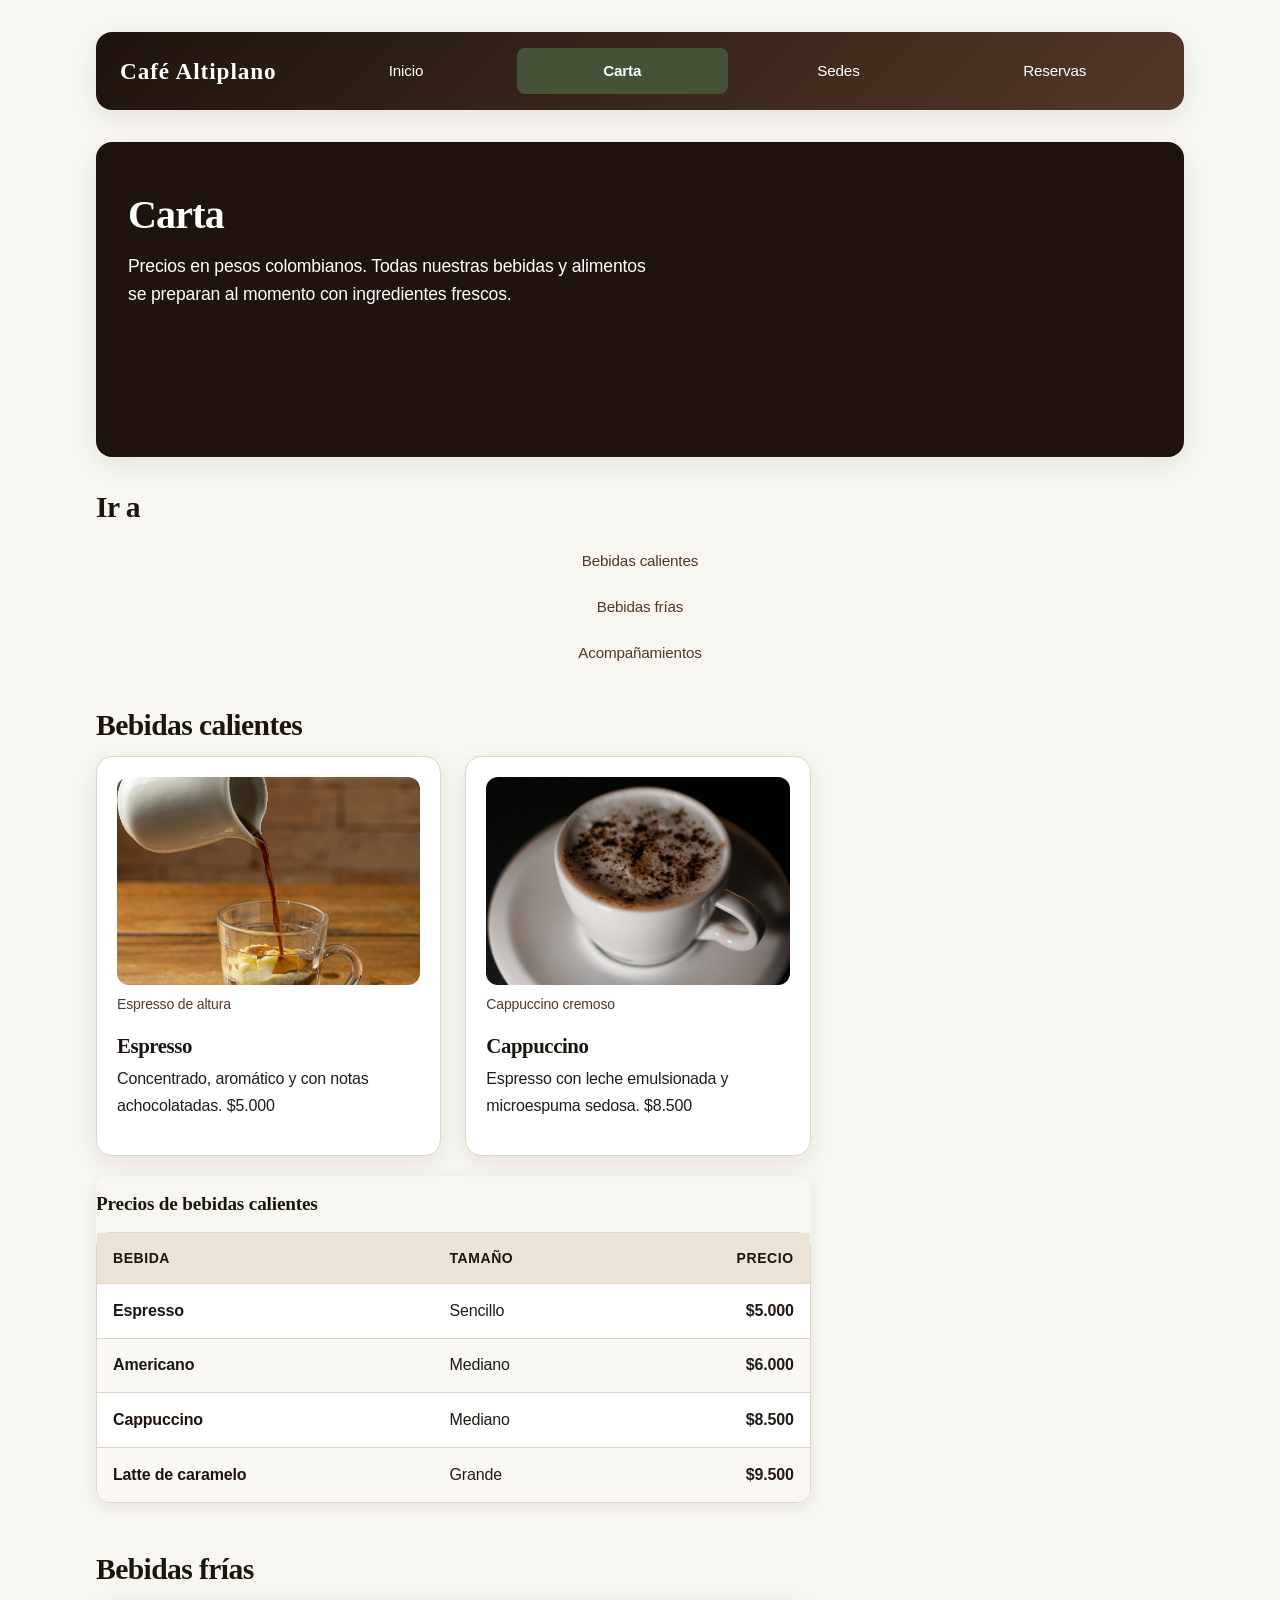
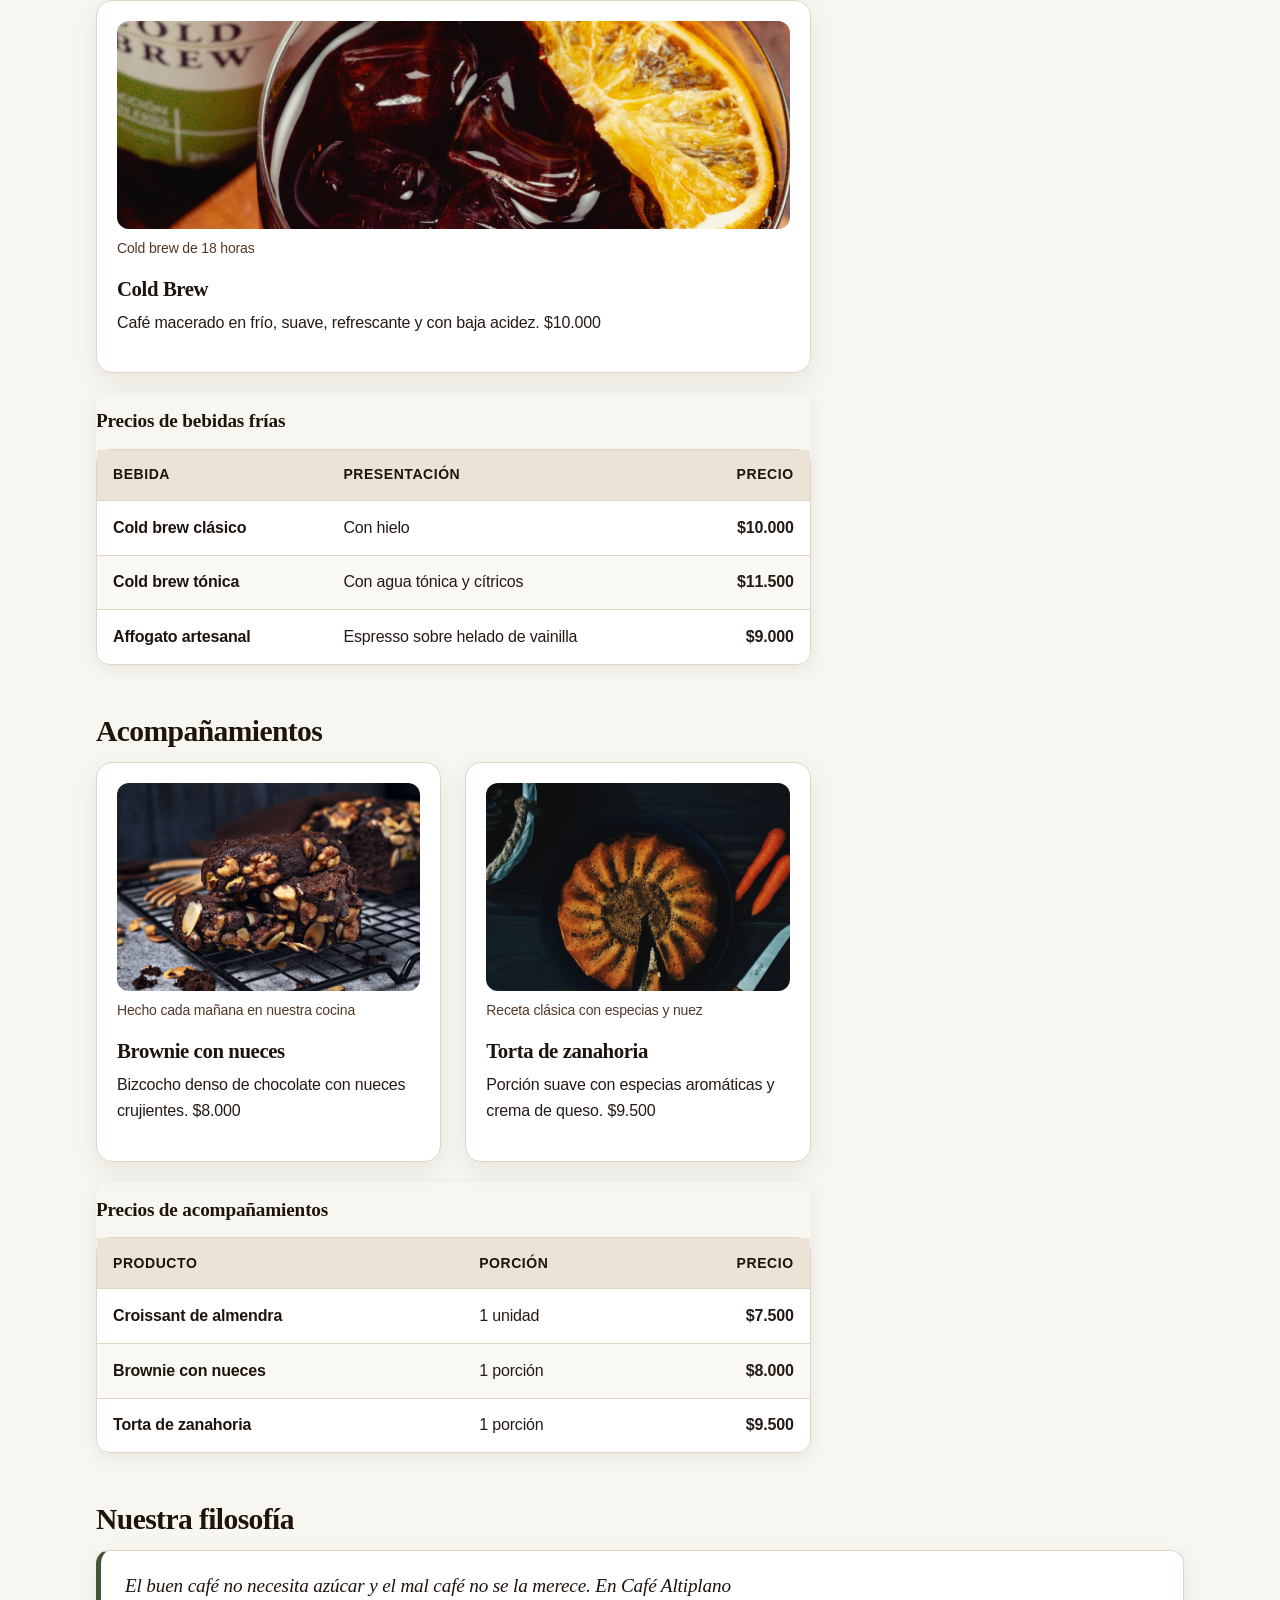
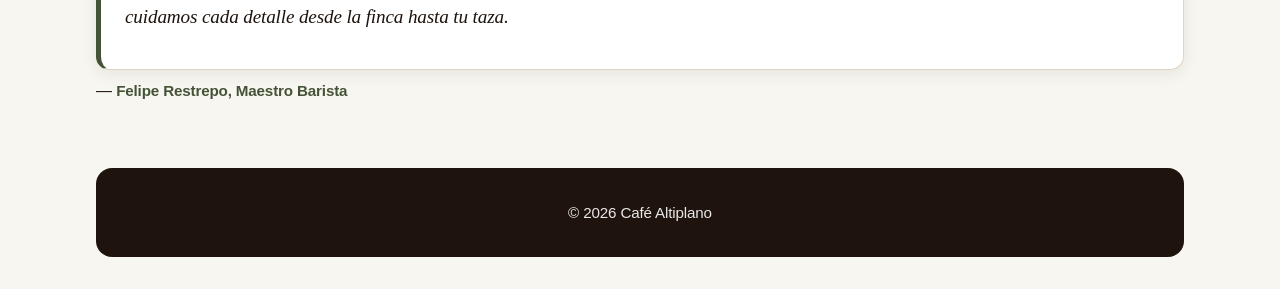
==== carta.html @ fad657e7 "Modificaciones de la pagina" ====
<!DOCTYPE html>
<html lang="es">
<head>
  <meta charset="UTF-8">
  <meta name="viewport" content="width=device-width, initial-scale=1.0">
  <title>Café Altiplano | Carta</title>

  <!-- Hojas de estilo ordenadas por tema -->
  <link rel="stylesheet" href="css/base.css">
  <link rel="stylesheet" href="css/tipografia.css">
  <link rel="stylesheet" href="css/cajas.css">
  <link rel="stylesheet" href="css/componentes.css">
  <link rel="stylesheet" href="css/layout.css">
</head>
<body>

  <!-- ===== CABECERA Y MENÚ ===== -->
  <header>
    <a href="index.html" class="logo">Café Altiplano</a>
    <nav>
      <ul>
        <li><a href="index.html">Inicio</a></li>
        <li><a href="carta.html" aria-current="page">Carta</a></li>
        <li><a href="sedes.html">Sedes</a></li>
        <li><a href="reservas.html">Reservas</a></li>
      </ul>
    </nav>
  </header>

  <!-- ===== CONTENIDO PRINCIPAL ===== -->
  <main>

    <!-- ----- Portada ----- -->
    <section class="portada">
      <h1>Carta</h1>
      <p>Precios en pesos colombianos. Todas nuestras bebidas y alimentos se preparan al momento con ingredientes frescos.</p>
    </section>

    <!-- ----- Índice con anclas internas ----- -->
    <nav class="bloque bloque--completo">
      <h2>Ir a</h2>
      <ul>
        <li><a href="#calientes">Bebidas calientes</a></li>
        <li><a href="#frias">Bebidas frías</a></li>
        <li><a href="#acompanamientos">Acompañamientos</a></li>
      </ul>
    </nav>

    <!-- ----- Bebidas calientes ----- -->
    <section id="calientes" class="bloque bloque--ancho">
      <h2>Bebidas calientes</h2>

      <div class="galeria">
        <article class="tarjeta">
          <figure>
            <img src="imagenes/espresso.jpg" alt="Taza de espresso recién servido">
            <figcaption>Espresso de altura</figcaption>
          </figure>
          <h3>Espresso</h3>
          <p>Concentrado, aromático y con notas achocolatadas. $5.000</p>
        </article>

        <article class="tarjeta">
          <figure>
            <img src="imagenes/cappuccino.jpg" alt="Cappuccino con arte en la espuma de leche">
            <figcaption>Cappuccino cremoso</figcaption>
          </figure>
          <h3>Cappuccino</h3>
          <p>Espresso con leche emulsionada y microespuma sedosa. $8.500</p>
        </article>
      </div>

      <div class="tabla-contenedor">
        <table class="tabla tabla--precios">
          <caption>Precios de bebidas calientes</caption>
          <thead>
            <tr>
              <th scope="col">Bebida</th>
              <th scope="col">Tamaño</th>
              <th scope="col">Precio</th>
            </tr>
          </thead>
          <tbody>
            <tr>
              <th scope="row">Espresso</th>
              <td>Sencillo</td>
              <td>$5.000</td>
            </tr>
            <tr>
              <th scope="row">Americano</th>
              <td>Mediano</td>
              <td>$6.000</td>
            </tr>
            <tr>
              <th scope="row">Cappuccino</th>
              <td>Mediano</td>
              <td>$8.500</td>
            </tr>
            <tr>
              <th scope="row">Latte de caramelo</th>
              <td>Grande</td>
              <td>$9.500</td>
            </tr>
          </tbody>
        </table>
      </div>
    </section>

    <!-- ----- Bebidas frías ----- -->
    <section id="frias" class="bloque bloque--ancho">
      <h2>Bebidas frías</h2>

      <div class="galeria">
        <article class="tarjeta">
          <figure>
            <img src="imagenes/cold-brew.jpg" alt="Vaso de cold brew con cubos de hielo">
            <figcaption>Cold brew de 18 horas</figcaption>
          </figure>
          <h3>Cold Brew</h3>
          <p>Café macerado en frío, suave, refrescante y con baja acidez. $10.000</p>
        </article>
      </div>

      <div class="tabla-contenedor">
        <table class="tabla tabla--precios">
          <caption>Precios de bebidas frías</caption>
          <thead>
            <tr>
              <th scope="col">Bebida</th>
              <th scope="col">Presentación</th>
              <th scope="col">Precio</th>
            </tr>
          </thead>
          <tbody>
            <tr>
              <th scope="row">Cold brew clásico</th>
              <td>Con hielo</td>
              <td>$10.000</td>
            </tr>
            <tr>
              <th scope="row">Cold brew tónica</th>
              <td>Con agua tónica y cítricos</td>
              <td>$11.500</td>
            </tr>
            <tr>
              <th scope="row">Affogato artesanal</th>
              <td>Espresso sobre helado de vainilla</td>
              <td>$9.000</td>
            </tr>
          </tbody>
        </table>
      </div>
    </section>

    <!-- ----- Acompañamientos y panadería ----- -->
    <section id="acompanamientos" class="bloque bloque--ancho">
      <h2>Acompañamientos</h2>

      <div class="galeria">
        <article class="tarjeta">
          <figure>
            <img src="imagenes/Brownie con nuecesjpg.jpg" alt="Brownie de chocolate con nueces sobre un plato">
            <figcaption>Hecho cada mañana en nuestra cocina</figcaption>
          </figure>
          <h3>Brownie con nueces</h3>
          <p>Bizcocho denso de chocolate con nueces crujientes. $8.000</p>
        </article>

        <article class="tarjeta">
          <figure>
            <img src="imagenes/Torta de Zanahoria.jpg" alt="Porción de torta de zanahoria con cobertura de crema">
            <figcaption>Receta clásica con especias y nuez</figcaption>
          </figure>
          <h3>Torta de zanahoria</h3>
          <p>Porción suave con especias aromáticas y crema de queso. $9.500</p>
        </article>
      </div>

      <div class="tabla-contenedor">
        <table class="tabla tabla--precios">
          <caption>Precios de acompañamientos</caption>
          <thead>
            <tr>
              <th scope="col">Producto</th>
              <th scope="col">Porción</th>
              <th scope="col">Precio</th>
            </tr>
          </thead>
          <tbody>
            <tr>
              <th scope="row">Croissant de almendra</th>
              <td>1 unidad</td>
              <td>$7.500</td>
            </tr>
            <tr>
              <th scope="row">Brownie con nueces</th>
              <td>1 porción</td>
              <td>$8.000</td>
            </tr>
            <tr>
              <th scope="row">Torta de zanahoria</th>
              <td>1 porción</td>
              <td>$9.500</td>
            </tr>
          </tbody>
        </table>
      </div>
    </section>

    <!-- ----- Cita con blockquote y cite ----- -->
    <section class="bloque bloque--completo">
      <h2>Nuestra filosofía</h2>
      <blockquote class="cita">
        <p>El buen café no necesita azúcar y el mal café no se la merece. En Café Altiplano cuidamos cada detalle desde la finca hasta tu taza.</p>
      </blockquote>
      <p>— <cite>Felipe Restrepo, Maestro Barista</cite></p>
    </section>

  </main>

  <!-- ===== PIE DE PÁGINA ===== -->
  <footer>
    <p>&copy; 2026 Café Altiplano</p>
  </footer>

</body>
</html>
---- css/base.css ----
/* ===== base.css: paleta de colores, reglas generales y fondo ===== */

/* ----- Paleta moderna de cafetería de especialidad ----- */
:root {
  --color-cafe: #1e140d;           /* Espresso carbón profundo, sofisticado y moderno */
  --color-cafe-claro: #533827;     /* Tostado moca cálido */
  --color-crema: #f8f6f0;          /* Avena / crema nórdico cálido y luminoso */
  --color-beige: #ebe3d5;          /* Lino / arena suave para contrastes */
  --color-verde-oliva: #445337;    /* Verde oliva botánico de especialidad */
  --color-blanco: #ffffff;         /* Blanco puro para superficies limpias */
  --color-acento: #b66023;         /* Terracota / caramelo tostado moderno */
  --color-texto: #251a14;          /* Tono café ultra oscuro para óptima legibilidad */
  --color-borde: #e0d5c5;          /* Borde fino, limpio y sutil */
  --color-sombra: rgba(30, 20, 13, 0.08); /* Sombra difusa suave y moderna */
  --color-oscuro: #120c08;         /* Carbón oscuro para fondos inmersivos */
  --color-velo: rgba(18, 12, 8, 0.65);
  --color-sombra-texto: rgba(0, 0, 0, 0.75);
}

/* ----- Modelo de caja uniforme para todo el documento ----- */
*,
*::before,
*::after {
  box-sizing: border-box;
}

/* ----- Tamaño base relativo a la configuración del navegador ----- */
html {
  font-size: 100%;
}

/* ----- Página: centrada, con ancho máximo de lectura y fondo cálido ----- */
body {
  max-width: 72rem;
  margin: 0 auto;
  background-color: var(--color-crema);
  color: var(--color-texto);
}

/* ----- Imágenes fluidas ----- */
img {
  max-width: 100%;
  height: auto;
}

/* ----- Enlaces generales ----- */
a {
  color: var(--color-cafe-claro);
}

/* ----- Cabecera moderna con degradado sutil ----- */
header {
  background: linear-gradient(135deg, var(--color-cafe), var(--color-cafe-claro));
  color: var(--color-blanco);
  border-radius: 1rem;
  box-shadow: 0 0.5rem 1.5rem var(--color-sombra);
}

/* Los enlaces de cabecera heredan color blanco */
header a {
  color: inherit;
}

/* ----- Pie de página moderno y sobrio ----- */
footer {
  padding: 2rem 1.5rem;
  background-color: var(--color-cafe);
  color: var(--color-blanco);
  text-align: center;
  border-radius: 1rem;
  margin-top: 1rem;
}

footer p {
  margin: 0 auto;
  font-size: 0.95rem;
  opacity: 0.9;
}
---- css/tipografia.css ----
/* ===== tipografia.css: fuentes, tamaños y texto ===== */

/* ----- Texto general: tipografía moderna, limpia y altamente legible ----- */
body {
  font-family: -apple-system, BlinkMacSystemFont, "Segoe UI", Roboto, "Helvetica Neue", Arial, sans-serif;
  font-size: 1rem;
  line-height: 1.65;
  letter-spacing: -0.01em;
}

/* ----- Títulos: tipografía editorial elegante y jerarquía visual estricta ----- */
h1,
h2,
h3,
h4 {
  font-family: "Playfair Display", "Georgia", "Times New Roman", serif;
  line-height: 1.25;
  color: var(--color-cafe);
  letter-spacing: -0.02em;
}

h1 {
  font-size: 2.5rem;
  margin-top: 0;
  margin-bottom: 0.75rem;
}

h2 {
  font-size: 1.85rem;
  margin-top: 0;
  margin-bottom: 0.75rem;
}

h3 {
  font-size: 1.3rem;
  margin-top: 0;
  margin-bottom: 0.5rem;
}

h4 {
  font-size: 1.1rem;
  margin-top: 0;
  margin-bottom: 0.5rem;
}

/* ----- Párrafos: medida de lectura cómoda ----- */
p {
  max-width: 65ch;
  margin-top: 0;
  margin-bottom: 1rem;
}

/* ----- Citas editoriales ----- */
blockquote {
  font-family: "Playfair Display", "Georgia", serif;
  font-size: 1.2rem;
  font-style: italic;
  line-height: 1.6;
  margin: 0;
  color: var(--color-cafe);
}

cite {
  font-family: -apple-system, BlinkMacSystemFont, "Segoe UI", Roboto, sans-serif;
  font-weight: 600;
  color: var(--color-verde-oliva);
  font-style: normal;
  font-size: 0.95rem;
}

figcaption {
  font-size: 0.875rem;
  color: var(--color-cafe-claro);
  margin-top: 0.5rem;
  font-weight: 500;
}

/* ----- Tablas y listas de definición ----- */
caption {
  font-family: "Playfair Display", "Georgia", serif;
  font-size: 1.2rem;
  font-weight: bold;
  padding: 0.75rem 0;
  caption-side: top;
  text-align: left;
  color: var(--color-cafe);
}

th {
  font-weight: 700;
  color: var(--color-cafe);
}

dt {
  font-weight: 700;
  color: var(--color-cafe);
  margin-top: 0.5rem;
}

dd {
  margin-inline-start: 1rem;
  margin-bottom: 0.5rem;
}
---- css/cajas.css ----
/* ===== cajas.css: espacios, tarjetas y tablas ===== */

/* ----- Espaciados interiores ----- */
header {
  padding: 0.85rem 1.25rem;
}

main {
  padding: 0;
}

/* ----- Menús y listas sin viñetas ----- */
nav ul,
.tarjeta ul {
  margin: 0;
  padding: 0;
  list-style: none;
}

/* ----- Tarjetas modernas con esquinas suaves y sombra limpia ----- */
.tarjeta {
  padding: 1.25rem;
  border: 1px solid var(--color-borde);
  border-radius: 1rem;
  background-color: var(--color-blanco);
  box-shadow: 0 0.5rem 1.5rem var(--color-sombra);
}

/* ----- Figuras de imágenes ----- */
figure {
  margin: 0 0 1rem;
}

/* ----- Citas y notas modernas con acento lateral ----- */
.cita {
  padding: 1.25rem 1.5rem;
  border-left: 0.35rem solid var(--color-verde-oliva);
  background-color: var(--color-blanco);
  border-radius: 0.85rem;
  border-top: 1px solid var(--color-borde);
  border-right: 1px solid var(--color-borde);
  border-bottom: 1px solid var(--color-borde);
  box-shadow: 0 0.25rem 1rem var(--color-sombra);
  margin: 0 0 0.5rem;
}

.nota {
  padding: 1.25rem 1.5rem;
  border-left: 0.35rem solid var(--color-acento);
  background-color: var(--color-blanco);
  border-radius: 0.85rem;
  border-top: 1px solid var(--color-borde);
  border-right: 1px solid var(--color-borde);
  border-bottom: 1px solid var(--color-borde);
  box-shadow: 0 0.25rem 1rem var(--color-sombra);
}

/* ----- Tablas modernas con desplazamiento horizontal seguro ----- */
.tabla-contenedor {
  overflow-x: auto;
  margin-top: 1.25rem;
  margin-bottom: 1rem;
  border-radius: 0.85rem;
  box-shadow: 0 0.25rem 1rem var(--color-sombra);
}

.tabla {
  width: 100%;
  border-collapse: separate;
  border-spacing: 0;
  background-color: var(--color-blanco);
  border: 1px solid var(--color-borde);
  border-radius: 0.85rem;
  overflow: hidden;
}

.tabla th,
.tabla td {
  padding: 0.85rem 1rem;
  border-bottom: 1px solid var(--color-borde);
  text-align: left;
}

.tabla thead th {
  background-color: var(--color-beige);
  font-size: 0.875rem;
  text-transform: uppercase;
  letter-spacing: 0.04em;
}

.tabla tbody tr:last-child th,
.tabla tbody tr:last-child td {
  border-bottom: none;
}

/* Filas alternas sutiles */
.tabla tbody tr:nth-child(even) {
  background-color: #faf8f4;
}

/* Tablas de precios: la última columna alineada a la derecha con peso */
.tabla--precios th:last-child,
.tabla--precios td:last-child {
  text-align: right;
  font-weight: 600;
}

/* Fotos de tarjetas con proporciones modernas y corte impecable */
.tarjeta img {
  width: 100%;
  height: 13rem;
  object-fit: cover;
  border-radius: 0.75rem;
  display: block;
}
---- css/componentes.css ----
/* ===== componentes.css: menú, botones y formulario ===== */

/* ----- Enlaces del menú ----- */
nav a {
  display: block;
  padding: 0.65rem 1rem;
  text-decoration: none;
  text-align: center;
  border-radius: 0.5rem;
  font-weight: 500;
  font-size: 0.95rem;
}

nav a:hover,
nav a:focus {
  background-color: rgba(255, 255, 255, 0.15);
  color: var(--color-blanco);
}

/* La página activa luce moderna como una pestaña destacada */
nav a[aria-current="page"] {
  background-color: var(--color-verde-oliva);
  color: var(--color-blanco);
  font-weight: 600;
}

/* ----- Botones modernos en forma de píldora ----- */
.boton {
  display: inline-block;
  padding: 0.85rem 1.85rem;
  border: none;
  border-radius: 2rem;
  background-color: var(--color-acento);
  color: var(--color-blanco);
  font: inherit;
  font-weight: 600;
  font-size: 0.95rem;
  letter-spacing: 0.02em;
  text-decoration: none;
  cursor: pointer;
  text-align: center;
  box-shadow: 0 0.25rem 0.85rem rgba(182, 96, 35, 0.28);
}

.boton:hover,
.boton:focus {
  background-color: var(--color-cafe);
  color: var(--color-blanco);
  box-shadow: 0 0.25rem 0.85rem rgba(30, 20, 13, 0.35);
}

/* ----- Formulario moderno ----- */
form fieldset {
  padding: 1.5rem;
  border: 1px solid var(--color-borde);
  border-radius: 1rem;
  background-color: var(--color-blanco);
  box-shadow: 0 0.25rem 1rem var(--color-sombra);
}

legend {
  padding: 0 0.75rem;
  color: var(--color-cafe);
  font-family: "Playfair Display", "Georgia", serif;
  font-size: 1.2rem;
  font-weight: bold;
}

form label {
  font-weight: 600;
  font-size: 0.9rem;
  color: var(--color-texto);
}

/* Separación ordenada para etiquetas del formulario */
form label:not([for^="zona-"]):not([for="confirmacion"]) {
  display: block;
  margin-top: 0.85rem;
  margin-bottom: 0.35rem;
}

/* Campos de texto, fecha, hora, número y textarea */
:is(input, select, textarea):not([type="radio"], [type="checkbox"]) {
  display: block;
  width: 100%;
  padding: 0.75rem 1rem;
  border: 1px solid var(--color-borde);
  border-radius: 0.5rem;
  background-color: #fbf9f5;
  font: inherit;
  font-size: 0.95rem;
  color: var(--color-texto);
}

textarea {
  resize: vertical;
}

:is(input, select, textarea):hover {
  border-color: var(--color-acento);
}

/* ----- Controles nativos (radio y checkbox) con acento verde oliva ----- */
input[type="radio"],
input[type="checkbox"] {
  accent-color: var(--color-verde-oliva);
  cursor: pointer;
}

label[for^="zona-"],
label[for="confirmacion"] {
  cursor: pointer;
}

/* ----- Foco visible y accesible ----- */
:is(a, button, input, select, textarea):focus {
  outline: 0.1875rem solid var(--color-verde-oliva);
  outline-offset: 0.125rem;
}
---- css/layout.css ----
/* ===== layout.css: maqueta con Grid (primero el teléfono) ===== */

/* ----- Teléfono: una columna con espaciado amplio y moderno ----- */
body {
  display: grid;
  grid-template-columns: 1fr;
  gap: 1.75rem;
  padding: 1rem;
}

/* main no crea caja propia: sus bloques entran directo a la grid del body */
main {
  display: contents;
}

/* Cabecera, portada y pie ocupan todo el ancho en cualquier tamaño */
header,
footer,
.portada,
.bloque--completo {
  grid-column: 1 / -1;
}

/* Evita que una tabla o imagen ensanche la columna y cree desplazamiento horizontal */
header,
footer,
main > *,
.bloque {
  min-width: 0;
}

/* ----- Logotipo textual moderno en cabecera ----- */
.logo {
  display: block;
  font-family: "Playfair Display", Georgia, serif;
  font-size: 1.45rem;
  font-weight: 700;
  letter-spacing: 0.04em;
  text-decoration: none;
  text-align: center;
  padding: 0.5rem 0;
  color: var(--color-blanco);
}

/* ----- Portadas modernas con esquinas redondeadas ----- */
.portada {
  min-height: 35vh;
  padding: 3rem 2rem;
  background-color: var(--color-cafe);
  color: var(--color-blanco);
  border-radius: 1rem;
  box-shadow: 0 0.5rem 1.5rem var(--color-sombra);
}

.portada h1 {
  color: inherit;
}

.portada p {
  max-width: 55ch;
  font-size: 1.1rem;
  line-height: 1.6;
}

/* Portada de la página de inicio: foto de fondo inmersiva */
.portada--inicio {
  min-height: 85vh;
  padding: 4rem 2rem;
  background-color: var(--color-oscuro);
  background-image:
    linear-gradient(to right, var(--color-velo) 0%, transparent 60%),
    url("../imagenes/fondo.jpg");
  background-size: cover;
  background-position: center 85%;
  background-repeat: no-repeat;
  text-shadow: 0 2px 8px var(--color-sombra-texto);
}

/* ----- Menú: enlaces organizados con CSS Grid ----- */
header nav ul {
  display: grid;
  grid-template-columns: repeat(auto-fit, minmax(6rem, 1fr));
  gap: 0.35rem;
}

/* ----- Galería de tarjetas: adaptable con Grid ----- */
.galeria {
  display: grid;
  grid-template-columns: repeat(auto-fit, minmax(14.5rem, 1fr));
  gap: 1.5rem;
}

/* ----- Formulario con separación limpia ----- */
form {
  display: grid;
  gap: 1.25rem;
}

/* ----- Tableta: desde 600 px, dos columnas ----- */
@media (min-width: 600px) {
  body {
    grid-template-columns: repeat(2, 1fr);
    padding: 1.5rem;
  }

  header {
    display: grid;
    grid-template-columns: auto 1fr;
    align-items: center;
    gap: 1.5rem;
    padding: 1rem 1.5rem;
  }

  .logo {
    text-align: left;
    padding: 0;
  }

  /* Un bloque que ocupa dos columnas */
  .bloque--ancho {
    grid-column: span 2;
  }
}

/* ----- Computador: desde 900 px, tres columnas ----- */
@media (min-width: 900px) {
  body {
    grid-template-columns: repeat(3, 1fr);
    gap: 2rem;
    padding: 2rem;
  }

  .bloque--ancho {
    grid-column: span 2;
  }
}
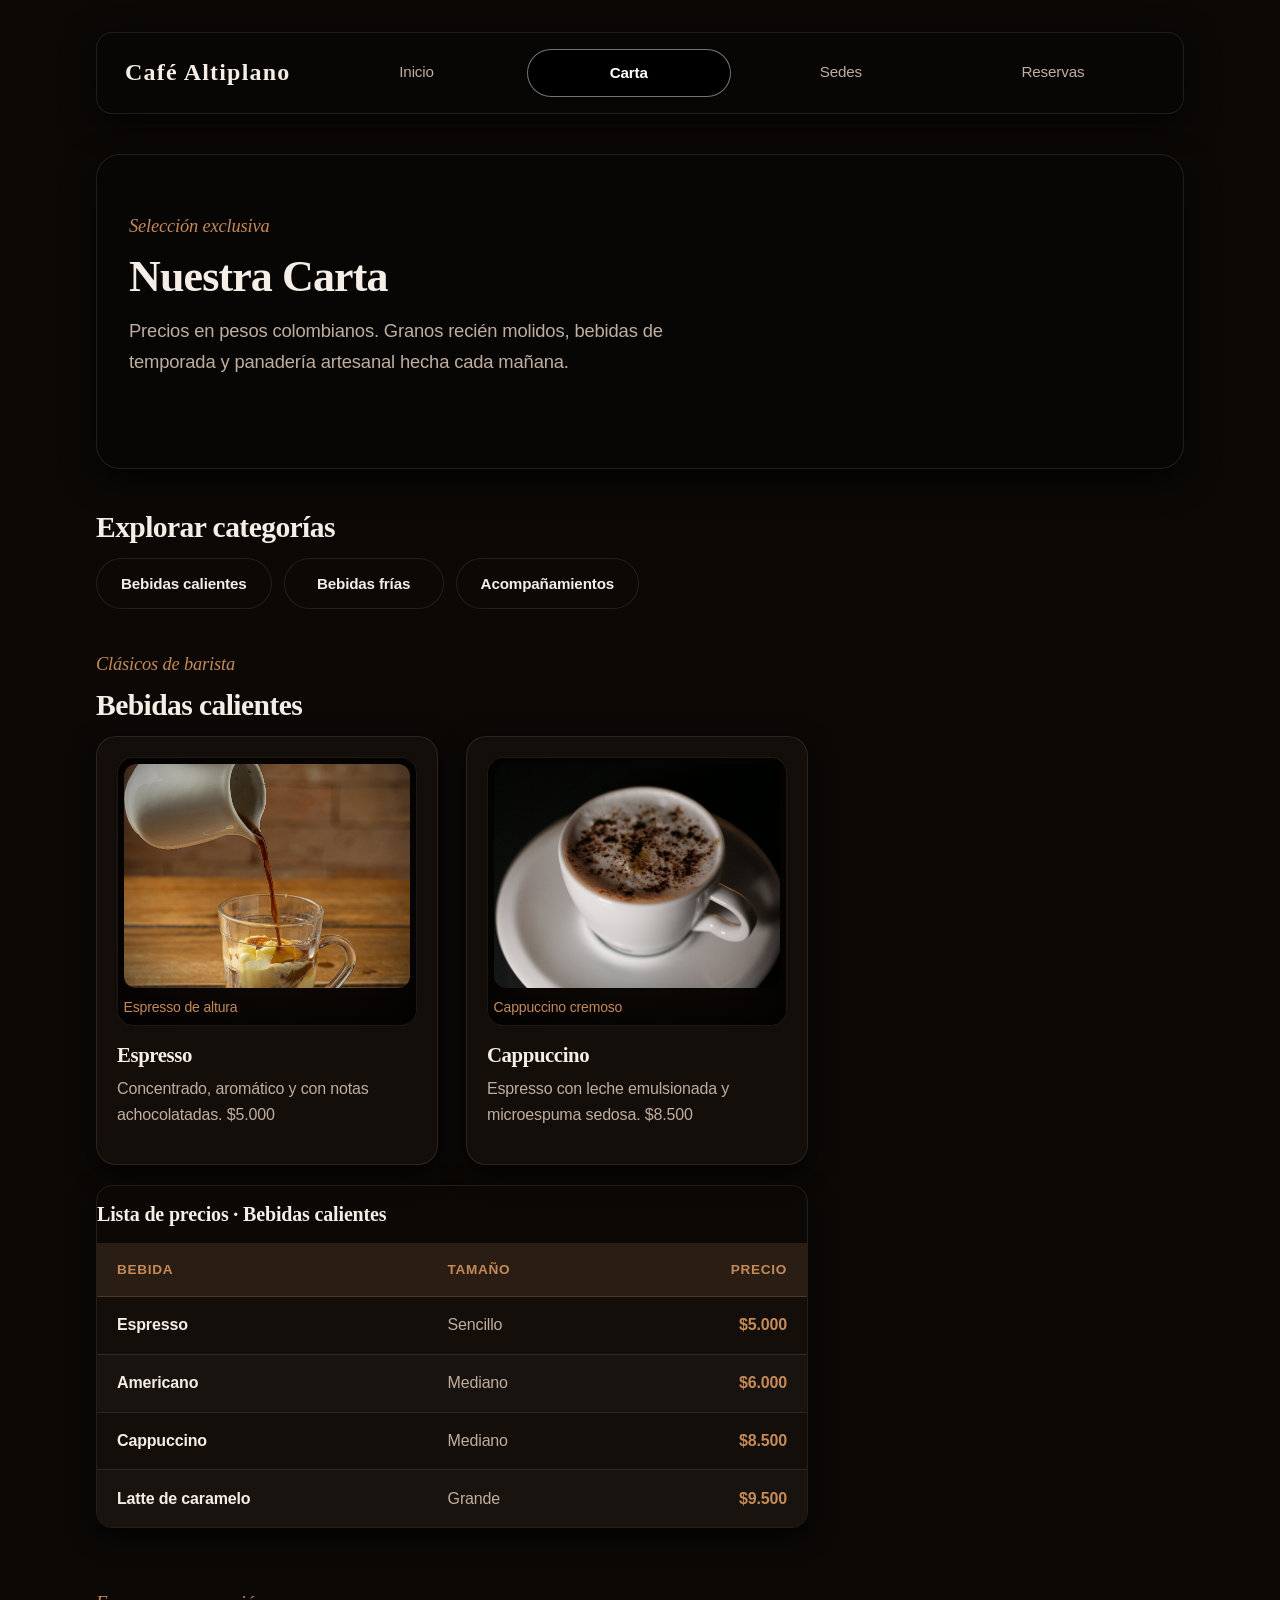
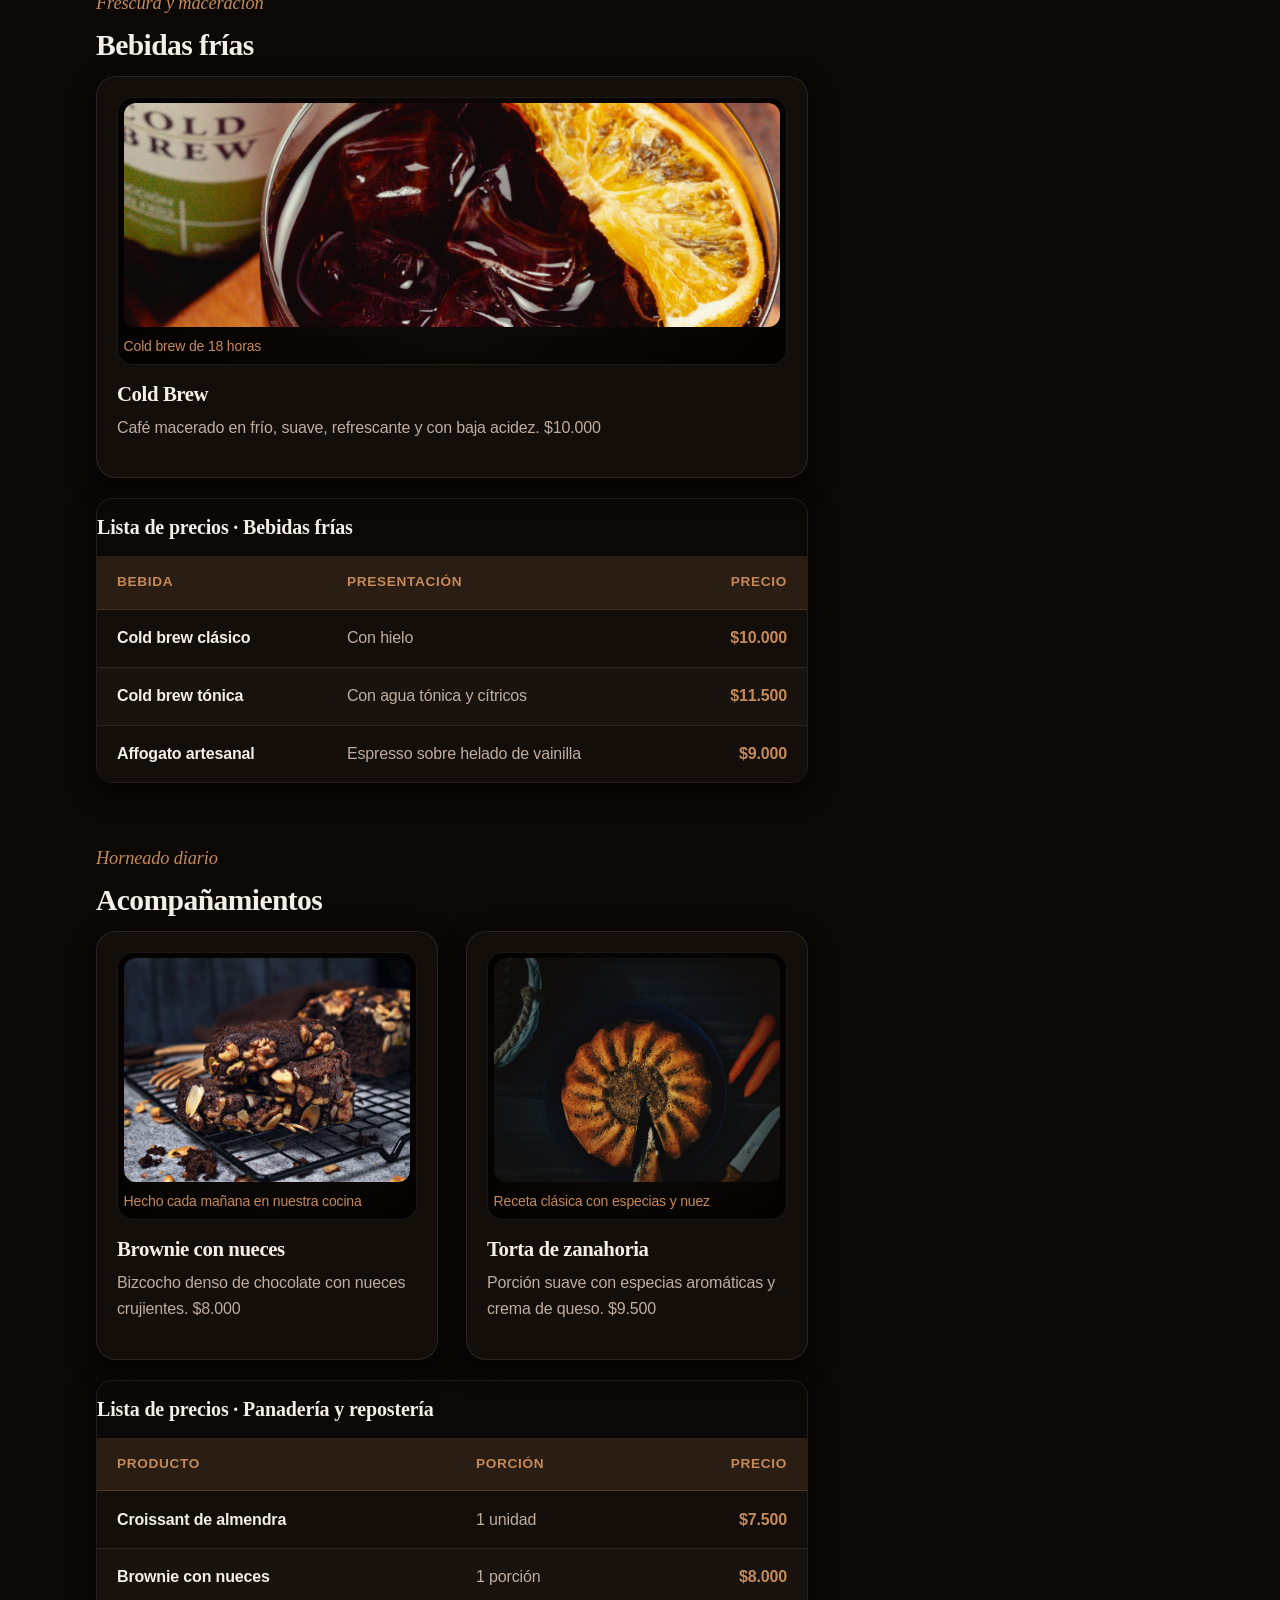
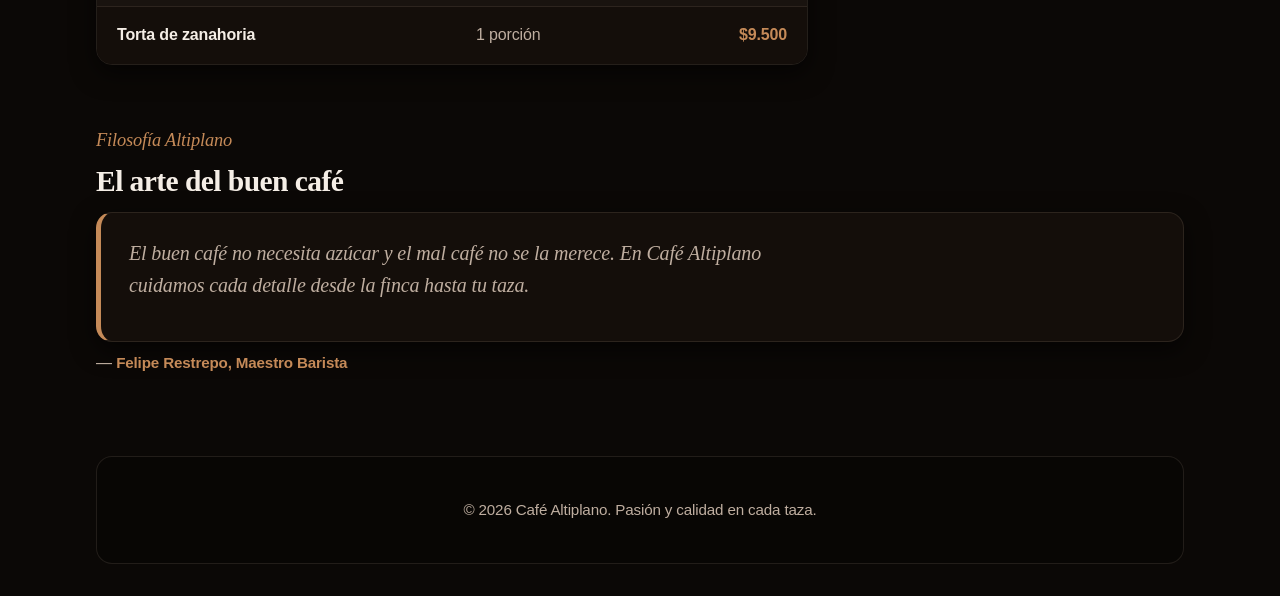
==== commit a8c7deb2: "Actualizacion  general de diseño, fondos y colores" ====
--- a/carta.html
+++ b/carta.html
@@ -32,13 +32,14 @@
 
     <!-- ----- Portada ----- -->
     <section class="portada">
-      <h1>Carta</h1>
-      <p>Precios en pesos colombianos. Todas nuestras bebidas y alimentos se preparan al momento con ingredientes frescos.</p>
+      <span class="lema">Selección exclusiva</span>
+      <h1>Nuestra Carta</h1>
+      <p>Precios en pesos colombianos. Granos recién molidos, bebidas de temporada y panadería artesanal hecha cada mañana.</p>
     </section>
 
     <!-- ----- Índice con anclas internas ----- -->
     <nav class="bloque bloque--completo">
-      <h2>Ir a</h2>
+      <h2>Explorar categorías</h2>
       <ul>
         <li><a href="#calientes">Bebidas calientes</a></li>
         <li><a href="#frias">Bebidas frías</a></li>
@@ -48,6 +49,7 @@
 
     <!-- ----- Bebidas calientes ----- -->
     <section id="calientes" class="bloque bloque--ancho">
+      <span class="lema">Clásicos de barista</span>
       <h2>Bebidas calientes</h2>
 
       <div class="galeria">
@@ -72,7 +74,7 @@
 
       <div class="tabla-contenedor">
         <table class="tabla tabla--precios">
-          <caption>Precios de bebidas calientes</caption>
+          <caption>Lista de precios · Bebidas calientes</caption>
           <thead>
             <tr>
               <th scope="col">Bebida</th>
@@ -108,6 +110,7 @@
 
     <!-- ----- Bebidas frías ----- -->
     <section id="frias" class="bloque bloque--ancho">
+      <span class="lema">Frescura y maceración</span>
       <h2>Bebidas frías</h2>
 
       <div class="galeria">
@@ -123,7 +126,7 @@
 
       <div class="tabla-contenedor">
         <table class="tabla tabla--precios">
-          <caption>Precios de bebidas frías</caption>
+          <caption>Lista de precios · Bebidas frías</caption>
           <thead>
             <tr>
               <th scope="col">Bebida</th>
@@ -154,6 +157,7 @@
 
     <!-- ----- Acompañamientos y panadería ----- -->
     <section id="acompanamientos" class="bloque bloque--ancho">
+      <span class="lema">Horneado diario</span>
       <h2>Acompañamientos</h2>
 
       <div class="galeria">
@@ -178,7 +182,7 @@
 
       <div class="tabla-contenedor">
         <table class="tabla tabla--precios">
-          <caption>Precios de acompañamientos</caption>
+          <caption>Lista de precios · Panadería y repostería</caption>
           <thead>
             <tr>
               <th scope="col">Producto</th>
@@ -209,7 +213,8 @@
 
     <!-- ----- Cita con blockquote y cite ----- -->
     <section class="bloque bloque--completo">
-      <h2>Nuestra filosofía</h2>
+      <span class="lema">Filosofía Altiplano</span>
+      <h2>El arte del buen café</h2>
       <blockquote class="cita">
         <p>El buen café no necesita azúcar y el mal café no se la merece. En Café Altiplano cuidamos cada detalle desde la finca hasta tu taza.</p>
       </blockquote>
@@ -220,7 +225,7 @@
 
   <!-- ===== PIE DE PÁGINA ===== -->
   <footer>
-    <p>&copy; 2026 Café Altiplano</p>
+    <p>&copy; 2026 Café Altiplano. Pasión y calidad en cada taza.</p>
   </footer>
 
 </body>
--- a/css/base.css
+++ b/css/base.css
@@ -1,20 +1,22 @@
 /* ===== base.css: paleta de colores, reglas generales y fondo ===== */
 
-/* ----- Paleta moderna de cafetería de especialidad ----- */
+/* ----- Paleta moderna de cafetería de especialidad (Dark Luxury) ----- */
 :root {
-  --color-cafe: #1e140d;           /* Espresso carbón profundo, sofisticado y moderno */
-  --color-cafe-claro: #533827;     /* Tostado moca cálido */
-  --color-crema: #f8f6f0;          /* Avena / crema nórdico cálido y luminoso */
-  --color-beige: #ebe3d5;          /* Lino / arena suave para contrastes */
-  --color-verde-oliva: #445337;    /* Verde oliva botánico de especialidad */
-  --color-blanco: #ffffff;         /* Blanco puro para superficies limpias */
-  --color-acento: #b66023;         /* Terracota / caramelo tostado moderno */
-  --color-texto: #251a14;          /* Tono café ultra oscuro para óptima legibilidad */
-  --color-borde: #e0d5c5;          /* Borde fino, limpio y sutil */
-  --color-sombra: rgba(30, 20, 13, 0.08); /* Sombra difusa suave y moderna */
-  --color-oscuro: #120c08;         /* Carbón oscuro para fondos inmersivos */
-  --color-velo: rgba(18, 12, 8, 0.65);
-  --color-sombra-texto: rgba(0, 0, 0, 0.75);
+  --color-cafe: #0b0806;                 /* Fondo oscuro negro carbón / espresso profundo */
+  --color-cafe-claro: #140e0a;           /* Superficie de tarjetas y contenedores */
+  --color-crema: #f5eee6;                /* Texto principal en tono marfil / crema cálido */
+  --color-beige: #bfaea0;                /* Texto secundario y subtítulos delicados */
+  --color-verde-oliva: #7d8f69;          /* Verde oliva sutil para acentos botánicos */
+  --color-blanco: #ffffff;               /* Blanco puro de alto contraste */
+  --color-acento: #c58a58;               /* Ámbar / caramelo dorado cálido (botones y destacados) */
+  --color-acento-hover: #d89c68;         /* Acento claro al interactuar */
+  --color-texto: #f5eee6;                /* Color base para lectura sobre fondo oscuro */
+  --color-texto-secundario: #a89888;     /* Color atenuado para notas secundarias */
+  --color-borde: rgba(220, 195, 170, 0.12); /* Borde ultrafino y sutil */
+  --color-sombra: rgba(0, 0, 0, 0.6);    /* Sombra profunda y elegante */
+  --color-oscuro: #050403;               /* Negro profundo */
+  --color-velo: rgba(6, 4, 3, 0.8);      /* Velo oscuro para legibilidad sobre imágenes */
+  --color-sombra-texto: rgba(0, 0, 0, 0.9); /* Sombra para textos sobre fondos */
 }
 
 /* ----- Modelo de caja uniforme para todo el documento ----- */
@@ -29,11 +31,11 @@
   font-size: 100%;
 }
 
-/* ----- Página: centrada, con ancho máximo de lectura y fondo cálido ----- */
+/* ----- Página: centrada, con ancho máximo de lectura y fondo oscuro premium ----- */
 body {
   max-width: 72rem;
   margin: 0 auto;
-  background-color: var(--color-crema);
+  background-color: var(--color-cafe);
   color: var(--color-texto);
 }
 
@@ -45,34 +47,35 @@
 
 /* ----- Enlaces generales ----- */
 a {
-  color: var(--color-cafe-claro);
+  color: var(--color-acento);
 }
 
-/* ----- Cabecera moderna con degradado sutil ----- */
+/* ----- Cabecera moderna en negro profundo ----- */
 header {
-  background: linear-gradient(135deg, var(--color-cafe), var(--color-cafe-claro));
+  background: #080604;
   color: var(--color-blanco);
+  border: 1px solid var(--color-borde);
   border-radius: 1rem;
-  box-shadow: 0 0.5rem 1.5rem var(--color-sombra);
+  box-shadow: 0 0.5rem 2rem var(--color-sombra);
 }
 
-/* Los enlaces de cabecera heredan color blanco */
+/* Los enlaces de cabecera heredan color */
 header a {
   color: inherit;
 }
 
 /* ----- Pie de página moderno y sobrio ----- */
 footer {
-  padding: 2rem 1.5rem;
-  background-color: var(--color-cafe);
-  color: var(--color-blanco);
+  padding: 2.5rem 1.5rem;
+  background-color: #080604;
+  color: var(--color-beige);
   text-align: center;
+  border: 1px solid var(--color-borde);
   border-radius: 1rem;
-  margin-top: 1rem;
+  margin-top: 1.5rem;
 }
 
 footer p {
   margin: 0 auto;
   font-size: 0.95rem;
-  opacity: 0.9;
 }
--- a/css/tipografia.css
+++ b/css/tipografia.css
@@ -15,12 +15,12 @@
 h4 {
   font-family: "Playfair Display", "Georgia", "Times New Roman", serif;
   line-height: 1.25;
-  color: var(--color-cafe);
+  color: var(--color-crema);
   letter-spacing: -0.02em;
 }
 
 h1 {
-  font-size: 2.5rem;
+  font-size: 2.75rem;
   margin-top: 0;
   margin-bottom: 0.75rem;
 }
@@ -41,6 +41,17 @@
   font-size: 1.1rem;
   margin-top: 0;
   margin-bottom: 0.5rem;
+  color: var(--color-acento);
+}
+
+/* Subtítulos o texto destacado tipo lema */
+.lema {
+  display: block;
+  font-family: "Playfair Display", "Georgia", serif;
+  font-style: italic;
+  font-size: 1.15rem;
+  color: var(--color-acento);
+  margin-bottom: 0.5rem;
 }
 
 /* ----- Párrafos: medida de lectura cómoda ----- */
@@ -48,29 +59,30 @@
   max-width: 65ch;
   margin-top: 0;
   margin-bottom: 1rem;
+  color: var(--color-beige);
 }
 
 /* ----- Citas editoriales ----- */
 blockquote {
   font-family: "Playfair Display", "Georgia", serif;
-  font-size: 1.2rem;
+  font-size: 1.25rem;
   font-style: italic;
   line-height: 1.6;
   margin: 0;
-  color: var(--color-cafe);
+  color: var(--color-crema);
 }
 
 cite {
   font-family: -apple-system, BlinkMacSystemFont, "Segoe UI", Roboto, sans-serif;
   font-weight: 600;
-  color: var(--color-verde-oliva);
+  color: var(--color-acento);
   font-style: normal;
   font-size: 0.95rem;
 }
 
 figcaption {
   font-size: 0.875rem;
-  color: var(--color-cafe-claro);
+  color: var(--color-acento);
   margin-top: 0.5rem;
   font-weight: 500;
 }
@@ -78,26 +90,27 @@
 /* ----- Tablas y listas de definición ----- */
 caption {
   font-family: "Playfair Display", "Georgia", serif;
-  font-size: 1.2rem;
+  font-size: 1.25rem;
   font-weight: bold;
   padding: 0.75rem 0;
   caption-side: top;
   text-align: left;
-  color: var(--color-cafe);
+  color: var(--color-crema);
 }
 
 th {
   font-weight: 700;
-  color: var(--color-cafe);
+  color: var(--color-crema);
 }
 
 dt {
   font-weight: 700;
-  color: var(--color-cafe);
-  margin-top: 0.5rem;
+  color: var(--color-acento);
+  margin-top: 0.75rem;
 }
 
 dd {
   margin-inline-start: 1rem;
   margin-bottom: 0.5rem;
+  color: var(--color-beige);
 }
--- a/css/cajas.css
+++ b/css/cajas.css
@@ -2,7 +2,7 @@
 
 /* ----- Espaciados interiores ----- */
 header {
-  padding: 0.85rem 1.25rem;
+  padding: 0.85rem 1.5rem;
 }
 
 main {
@@ -17,75 +17,79 @@
   list-style: none;
 }
 
-/* ----- Tarjetas modernas con esquinas suaves y sombra limpia ----- */
+/* ----- Tarjetas modernas oscuras con bordes finos y limpios ----- */
 .tarjeta {
   padding: 1.25rem;
   border: 1px solid var(--color-borde);
-  border-radius: 1rem;
-  background-color: var(--color-blanco);
+  border-radius: 1.25rem;
+  background-color: var(--color-cafe-claro);
   box-shadow: 0 0.5rem 1.5rem var(--color-sombra);
 }
 
-/* ----- Figuras de imágenes ----- */
-figure {
+/* ----- Figuras de imágenes con fondo oscuro estilizado ----- */
+.tarjeta figure {
   margin: 0 0 1rem;
+  background: radial-gradient(circle at center, #100b08 0%, #050302 100%);
+  border-radius: 1rem;
+  padding: 0.35rem;
+  border: 1px solid rgba(220, 195, 170, 0.1);
+  box-shadow: inset 0 0 1.5rem rgba(0, 0, 0, 0.5);
 }
 
-/* ----- Citas y notas modernas con acento lateral ----- */
+/* ----- Citas y notas modernas con acento lateral sutil ----- */
 .cita {
-  padding: 1.25rem 1.5rem;
-  border-left: 0.35rem solid var(--color-verde-oliva);
-  background-color: var(--color-blanco);
-  border-radius: 0.85rem;
+  padding: 1.5rem 1.75rem;
+  border-left: 0.35rem solid var(--color-acento);
+  background-color: var(--color-cafe-claro);
+  border-radius: 1rem;
   border-top: 1px solid var(--color-borde);
   border-right: 1px solid var(--color-borde);
   border-bottom: 1px solid var(--color-borde);
-  box-shadow: 0 0.25rem 1rem var(--color-sombra);
+  box-shadow: 0 0.5rem 1.5rem var(--color-sombra);
   margin: 0 0 0.5rem;
 }
 
 .nota {
-  padding: 1.25rem 1.5rem;
-  border-left: 0.35rem solid var(--color-acento);
-  background-color: var(--color-blanco);
-  border-radius: 0.85rem;
+  padding: 1.5rem 1.75rem;
+  border-left: 0.35rem solid var(--color-verde-oliva);
+  background-color: var(--color-cafe-claro);
+  border-radius: 1rem;
   border-top: 1px solid var(--color-borde);
   border-right: 1px solid var(--color-borde);
   border-bottom: 1px solid var(--color-borde);
-  box-shadow: 0 0.25rem 1rem var(--color-sombra);
+  box-shadow: 0 0.5rem 1.5rem var(--color-sombra);
 }
 
-/* ----- Tablas modernas con desplazamiento horizontal seguro ----- */
+/* ----- Tablas modernas: líneas ultrafinas, sin bordes toscos ni marrones gruesos ----- */
 .tabla-contenedor {
   overflow-x: auto;
   margin-top: 1.25rem;
-  margin-bottom: 1rem;
-  border-radius: 0.85rem;
-  box-shadow: 0 0.25rem 1rem var(--color-sombra);
+  margin-bottom: 1.25rem;
+  border-radius: 1rem;
+  border: 1px solid var(--color-borde);
+  box-shadow: 0 0.5rem 1.5rem var(--color-sombra);
 }
 
 .tabla {
   width: 100%;
-  border-collapse: separate;
-  border-spacing: 0;
-  background-color: var(--color-blanco);
-  border: 1px solid var(--color-borde);
-  border-radius: 0.85rem;
-  overflow: hidden;
+  border-collapse: collapse;
+  background-color: var(--color-cafe-claro);
 }
 
 .tabla th,
 .tabla td {
-  padding: 0.85rem 1rem;
+  padding: 0.95rem 1.25rem;
   border-bottom: 1px solid var(--color-borde);
   text-align: left;
 }
 
 .tabla thead th {
-  background-color: var(--color-beige);
-  font-size: 0.875rem;
+  background-color: rgba(197, 138, 88, 0.12);
+  color: var(--color-acento);
+  font-size: 0.85rem;
   text-transform: uppercase;
-  letter-spacing: 0.04em;
+  letter-spacing: 0.05em;
+  border-bottom: 1px solid rgba(197, 138, 88, 0.25);
 }
 
 .tabla tbody tr:last-child th,
@@ -93,23 +97,34 @@
   border-bottom: none;
 }
 
-/* Filas alternas sutiles */
+/* Filas alternadas sutiles en lugar de franjas gruesas */
 .tabla tbody tr:nth-child(even) {
-  background-color: #faf8f4;
+  background-color: rgba(255, 255, 255, 0.02);
 }
 
-/* Tablas de precios: la última columna alineada a la derecha con peso */
+.tabla tbody th {
+  color: var(--color-crema);
+  font-weight: 600;
+}
+
+.tabla tbody td {
+  color: var(--color-beige);
+}
+
+/* Precios destacados y alineados a la derecha */
 .tabla--precios th:last-child,
 .tabla--precios td:last-child {
   text-align: right;
-  font-weight: 600;
+  font-weight: 700;
+  color: var(--color-acento);
 }
 
-/* Fotos de tarjetas con proporciones modernas y corte impecable */
+/* Fotos de tarjetas con proporciones modernas, fondo oscuro y corte impecable */
 .tarjeta img {
   width: 100%;
-  height: 13rem;
+  height: 14rem;
   object-fit: cover;
   border-radius: 0.75rem;
   display: block;
+  background-color: #090604;
 }
--- a/css/componentes.css
+++ b/css/componentes.css
@@ -6,70 +6,88 @@
   padding: 0.65rem 1rem;
   text-decoration: none;
   text-align: center;
-  border-radius: 0.5rem;
+  border-radius: 2rem;
   font-weight: 500;
   font-size: 0.95rem;
+  color: var(--color-beige);
 }
 
 nav a:hover,
 nav a:focus {
-  background-color: rgba(255, 255, 255, 0.15);
+  background-color: rgba(255, 255, 255, 0.1);
   color: var(--color-blanco);
 }
 
-/* La página activa luce moderna como una pestaña destacada */
+/* La página activa en el menú: fondo negro elegante con borde blanco, sin fondo marrón */
 nav a[aria-current="page"] {
-  background-color: var(--color-verde-oliva);
+  background-color: #000000;
   color: var(--color-blanco);
-  font-weight: 600;
+  border: 1px solid rgba(255, 255, 255, 0.45);
+  font-weight: 700;
 }
 
-/* ----- Botones modernos en forma de píldora ----- */
+/* ----- Botones modernos en forma de píldora (como en la referencia) ----- */
 .boton {
   display: inline-block;
   padding: 0.85rem 1.85rem;
-  border: none;
+  border: 1px solid transparent;
   border-radius: 2rem;
   background-color: var(--color-acento);
-  color: var(--color-blanco);
+  color: #080604;
   font: inherit;
-  font-weight: 600;
+  font-weight: 700;
   font-size: 0.95rem;
   letter-spacing: 0.02em;
   text-decoration: none;
   cursor: pointer;
   text-align: center;
-  box-shadow: 0 0.25rem 0.85rem rgba(182, 96, 35, 0.28);
+  box-shadow: 0 0.35rem 1rem rgba(197, 138, 88, 0.3);
 }
 
 .boton:hover,
 .boton:focus {
-  background-color: var(--color-cafe);
-  color: var(--color-blanco);
-  box-shadow: 0 0.25rem 0.85rem rgba(30, 20, 13, 0.35);
+  background-color: var(--color-acento-hover);
+  color: #080604;
+  box-shadow: 0 0.45rem 1.25rem rgba(197, 138, 88, 0.45);
 }
 
-/* ----- Formulario moderno ----- */
+/* Botón secundario con borde sutil */
+.boton--secundario {
+  background-color: transparent;
+  color: var(--color-crema);
+  border: 1px solid rgba(245, 238, 230, 0.35);
+  box-shadow: none;
+}
+
+.boton--secundario:hover,
+.boton--secundario:focus {
+  background-color: rgba(255, 255, 255, 0.1);
+  color: var(--color-blanco);
+  border-color: var(--color-crema);
+  box-shadow: 0 0.25rem 0.75rem rgba(0, 0, 0, 0.3);
+}
+
+/* ----- Formulario moderno oscuro ----- */
 form fieldset {
   padding: 1.5rem;
   border: 1px solid var(--color-borde);
-  border-radius: 1rem;
-  background-color: var(--color-blanco);
-  box-shadow: 0 0.25rem 1rem var(--color-sombra);
+  border-radius: 1.25rem;
+  background-color: var(--color-cafe-claro);
+  box-shadow: 0 0.5rem 1.5rem var(--color-sombra);
 }
 
 legend {
   padding: 0 0.75rem;
-  color: var(--color-cafe);
+  color: var(--color-acento);
   font-family: "Playfair Display", "Georgia", serif;
-  font-size: 1.2rem;
+  font-size: 1.25rem;
   font-weight: bold;
 }
 
 form label {
   font-weight: 600;
   font-size: 0.9rem;
-  color: var(--color-texto);
+  color: var(--color-crema);
 }
 
 /* Separación ordenada para etiquetas del formulario */
@@ -83,13 +101,13 @@
 :is(input, select, textarea):not([type="radio"], [type="checkbox"]) {
   display: block;
   width: 100%;
-  padding: 0.75rem 1rem;
+  padding: 0.85rem 1rem;
   border: 1px solid var(--color-borde);
   border-radius: 0.5rem;
-  background-color: #fbf9f5;
+  background-color: #080604;
   font: inherit;
   font-size: 0.95rem;
-  color: var(--color-texto);
+  color: var(--color-crema);
 }
 
 textarea {
@@ -100,20 +118,21 @@
   border-color: var(--color-acento);
 }
 
-/* ----- Controles nativos (radio y checkbox) con acento verde oliva ----- */
+/* ----- Controles nativos (radio y checkbox) con acento dorado ----- */
 input[type="radio"],
 input[type="checkbox"] {
-  accent-color: var(--color-verde-oliva);
+  accent-color: var(--color-acento);
   cursor: pointer;
 }
 
 label[for^="zona-"],
 label[for="confirmacion"] {
   cursor: pointer;
+  color: var(--color-beige);
 }
 
 /* ----- Foco visible y accesible ----- */
 :is(a, button, input, select, textarea):focus {
-  outline: 0.1875rem solid var(--color-verde-oliva);
+  outline: 0.1875rem solid var(--color-acento);
   outline-offset: 0.125rem;
 }
--- a/css/layout.css
+++ b/css/layout.css
@@ -4,7 +4,7 @@
 body {
   display: grid;
   grid-template-columns: 1fr;
-  gap: 1.75rem;
+  gap: 2rem;
   padding: 1rem;
 }
 
@@ -33,61 +33,119 @@
 .logo {
   display: block;
   font-family: "Playfair Display", Georgia, serif;
-  font-size: 1.45rem;
+  font-size: 1.5rem;
   font-weight: 700;
-  letter-spacing: 0.04em;
+  letter-spacing: 0.05em;
   text-decoration: none;
   text-align: center;
   padding: 0.5rem 0;
-  color: var(--color-blanco);
+  color: var(--color-crema);
 }
 
-/* ----- Portadas modernas con esquinas redondeadas ----- */
+/* ----- Portadas modernas en negro profundo con esquinas redondeadas ----- */
 .portada {
   min-height: 35vh;
-  padding: 3rem 2rem;
-  background-color: var(--color-cafe);
-  color: var(--color-blanco);
-  border-radius: 1rem;
-  box-shadow: 0 0.5rem 1.5rem var(--color-sombra);
+  padding: 3.5rem 2rem;
+  background: #080604;
+  color: var(--color-crema);
+  border: 1px solid var(--color-borde);
+  border-radius: 1.5rem;
+  box-shadow: 0 0.75rem 2rem var(--color-sombra);
 }
 
 .portada h1 {
-  color: inherit;
+  color: var(--color-crema);
 }
 
 .portada p {
   max-width: 55ch;
-  font-size: 1.1rem;
-  line-height: 1.6;
+  font-size: 1.15rem;
+  line-height: 1.65;
+  color: var(--color-beige);
 }
 
-/* Portada de la página de inicio: foto de fondo inmersiva */
+/* Portada de la página de inicio: foto de fondo inmersiva estilo Dark Luxury */
 .portada--inicio {
   min-height: 85vh;
-  padding: 4rem 2rem;
-  background-color: var(--color-oscuro);
+  padding: 5rem 2.5rem;
+  background-color: #050403;
   background-image:
-    linear-gradient(to right, var(--color-velo) 0%, transparent 60%),
+    linear-gradient(to right, rgba(5, 4, 3, 0.95) 0%, rgba(5, 4, 3, 0.8) 55%, rgba(5, 4, 3, 0.35) 100%),
     url("../imagenes/fondo.jpg");
   background-size: cover;
-  background-position: center 85%;
+  background-position: right center;
   background-repeat: no-repeat;
+  border: 1px solid var(--color-borde);
+  border-radius: 1.5rem;
   text-shadow: 0 2px 8px var(--color-sombra-texto);
+}
+
+/* Acciones en la portada */
+.portada__acciones {
+  display: grid;
+  grid-template-columns: repeat(auto-fit, minmax(11rem, max-content));
+  gap: 1rem;
+  margin-top: 1.75rem;
+}
+
+/* Lista de ventajas o características en la portada */
+.portada__ventajas {
+  display: grid;
+  grid-template-columns: repeat(auto-fit, minmax(9rem, 1fr));
+  gap: 1rem;
+  margin-top: 2.5rem;
+  padding-top: 1.5rem;
+  border-top: 1px solid rgba(220, 195, 170, 0.15);
+  list-style: none;
+  padding-inline-start: 0;
+  font-size: 0.9rem;
+  color: var(--color-acento);
+}
+
+.portada__ventajas li {
+  font-weight: 600;
 }
 
 /* ----- Menú: enlaces organizados con CSS Grid ----- */
 header nav ul {
   display: grid;
   grid-template-columns: repeat(auto-fit, minmax(6rem, 1fr));
-  gap: 0.35rem;
+  gap: 0.5rem;
+}
+
+/* ----- Menú de categorías en Carta ----- */
+nav.bloque--completo ul {
+  display: grid;
+  grid-template-columns: repeat(auto-fit, minmax(10rem, max-content));
+  gap: 0.75rem;
+  padding: 0;
+  list-style: none;
+}
+
+nav.bloque--completo a {
+  display: block;
+  padding: 0.75rem 1.5rem;
+  border: 1px solid var(--color-borde);
+  background-color: #0b0806;
+  border-radius: 2rem;
+  color: var(--color-crema);
+  font-weight: 600;
+  text-decoration: none;
+  text-align: center;
+}
+
+nav.bloque--completo a:hover,
+nav.bloque--completo a:focus {
+  background-color: var(--color-acento);
+  color: #080604;
+  border-color: var(--color-acento);
 }
 
 /* ----- Galería de tarjetas: adaptable con Grid ----- */
 .galeria {
   display: grid;
   grid-template-columns: repeat(auto-fit, minmax(14.5rem, 1fr));
-  gap: 1.5rem;
+  gap: 1.75rem;
 }
 
 /* ----- Formulario con separación limpia ----- */
@@ -108,7 +166,7 @@
     grid-template-columns: auto 1fr;
     align-items: center;
     gap: 1.5rem;
-    padding: 1rem 1.5rem;
+    padding: 1rem 1.75rem;
   }
 
   .logo {
@@ -126,7 +184,7 @@
 @media (min-width: 900px) {
   body {
     grid-template-columns: repeat(3, 1fr);
-    gap: 2rem;
+    gap: 2.5rem;
     padding: 2rem;
   }
 
